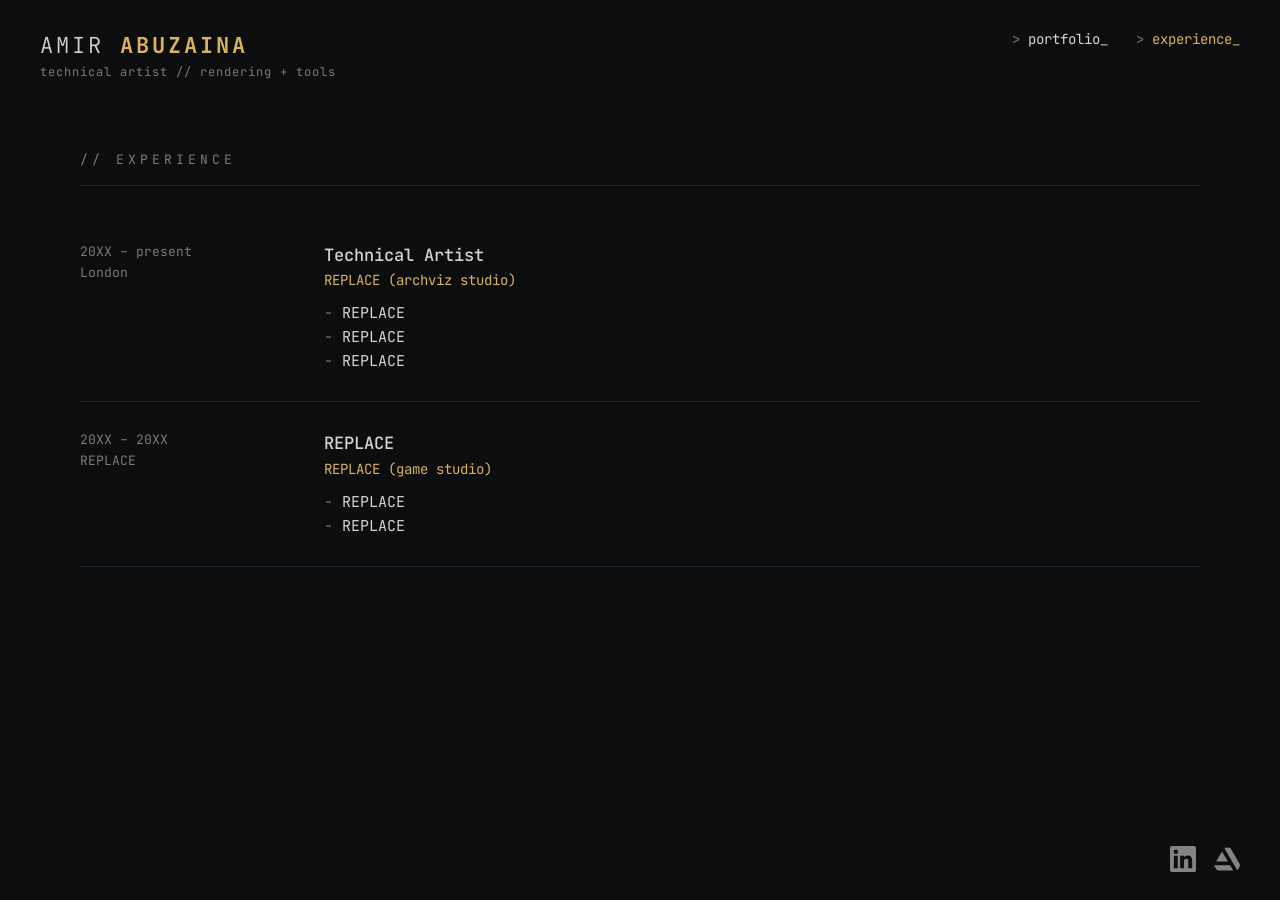
==== experience.html @ ab66c31b "Portfolio Skeleton" ====
<!doctype html>
<html lang="en">
<head>
  <meta charset="utf-8">
  <meta name="viewport" content="width=device-width, initial-scale=1">
  <title>Experience | Amir Abuzaina</title>
  <link href="https://fonts.googleapis.com/css2?family=JetBrains+Mono:wght@300;400;500;700&display=swap" rel="stylesheet">
  <link rel="stylesheet" href="assets/style.css">
</head>
<body>
  <main class="page">
    <div class="section-title">// EXPERIENCE</div>
    <div id="jobs"></div>
  </main>

  <script src="assets/data.js"></script>
  <script src="assets/common.js"></script>
  <script>
    document.getElementById("jobs").innerHTML = EXPERIENCE.map(j => `
      <div class="job">
        <div class="when">${j.period}<br>${j.location}</div>
        <div>
          <h3>${j.role}</h3>
          <div class="co">${j.company}</div>
          <ul>${j.points.map(x => `<li>${x}</li>`).join("")}</ul>
        </div>
      </div>`).join("");
  </script>
</body>
</html>
---- assets/style.css ----
:root {
  --bg: #0c0d0f;
  --panel: #111316;
  --line: #22252a;
  --text: #d6d3cc;
  --dim: #7b7a75;
  --accent: #d9b25f;
  --mono: "JetBrains Mono", ui-monospace, Menlo, Consolas, monospace;
}
* { box-sizing: border-box; margin: 0; padding: 0; }
html, body { background: var(--bg); color: var(--text); font-family: var(--mono); font-size: 15px; line-height: 1.6; }
a { color: inherit; text-decoration: none; }
a:hover { color: var(--accent); }

/* ---------- top bar ---------- */
.top { position: fixed; inset: 0 0 auto 0; z-index: 20; display: flex; justify-content: space-between; align-items: flex-start;
  padding: 28px 40px; pointer-events: none; }
.top > * { pointer-events: auto; }
.brand .name { font-size: 22px; letter-spacing: 3px; font-weight: 300; }
.brand .name b { font-weight: 700; color: var(--accent); }
.brand .tag { color: var(--dim); font-size: 12px; letter-spacing: 1px; }
.nav { display: flex; gap: 28px; font-size: 14px; }
.nav a::before { content: "> "; color: var(--dim); }
.nav a.active { color: var(--accent); }

.social { position: fixed; right: 40px; bottom: 28px; z-index: 20; display: flex; gap: 18px; }
.social a { width: 26px; height: 26px; opacity: .6; transition: opacity .2s; }
.social a:hover { opacity: 1; color: var(--accent); }
.social svg { width: 100%; height: 100%; fill: currentColor; }

/* ---------- landing ---------- */
#field { position: fixed; inset: 0; width: 100vw; height: 100vh; display: block; }
.landing-note { position: fixed; left: 40px; bottom: 28px; color: var(--dim); font-size: 11px; letter-spacing: 2px; z-index: 20; }

/* ---------- inner pages ---------- */
.page { max-width: 1200px; margin: 0 auto; padding: 150px 40px 120px; }
.section-title { color: var(--dim); letter-spacing: 4px; font-size: 13px; padding-bottom: 14px; border-bottom: 1px solid var(--line); margin-bottom: 28px; }
.filters { display: flex; flex-wrap: wrap; gap: 10px; margin-bottom: 40px; }
.filters button { background: none; border: 1px solid var(--line); color: var(--dim); font: inherit; font-size: 13px; padding: 6px 16px; cursor: pointer; }
.filters button.on { border-color: var(--accent); color: var(--accent); }

/* big 16:9 cards, one per row */
.grid { display: grid; gap: 64px; }
.card { display: block; }
.frame { position: relative; aspect-ratio: 16 / 9; background: var(--panel); border: 1px solid var(--line); overflow: hidden; }
.frame video, .frame img { width: 100%; height: 100%; object-fit: cover; display: block; transition: transform .6s; }
.card:hover .frame video, .card:hover .frame img { transform: scale(1.02); }
.ph { position: absolute; inset: 0; display: grid; place-items: center; color: var(--dim); font-size: 12px; letter-spacing: 2px;
  background: repeating-linear-gradient(45deg, transparent 0 14px, rgba(255,255,255,.015) 14px 28px); }
.card-meta { display: flex; justify-content: space-between; gap: 20px; margin-top: 16px; align-items: baseline; flex-wrap: wrap; }
.card-meta h3 { font-size: 18px; font-weight: 500; }
.card:hover h3 { color: var(--accent); }
.card-meta p { color: var(--dim); font-size: 14px; flex-basis: 100%; }
.tags { display: flex; flex-wrap: wrap; gap: 8px; }
.tags span { font-size: 11px; letter-spacing: 1px; color: var(--accent); border: 1px solid rgba(217,178,95,.3); padding: 2px 8px; }

/* project page */
.back { color: var(--dim); font-size: 13px; display: inline-block; margin-bottom: 24px; }
.proj-head { margin: 28px 0 36px; }
.proj-head h1 { font-size: 30px; font-weight: 500; letter-spacing: 1px; }
.proj-head p { color: var(--dim); margin: 6px 0 14px; }
.highlights { list-style: none; border-left: 2px solid var(--accent); padding-left: 20px; margin-bottom: 56px; }
.highlights li { margin: 6px 0; }
.highlights li::before { content: "// "; color: var(--dim); }
.breakdown h2 { font-size: 13px; letter-spacing: 3px; color: var(--accent); margin: 40px 0 10px; text-transform: uppercase; }
.breakdown p { max-width: 760px; }
.breakdown pre { background: var(--panel); border: 1px solid var(--line); padding: 18px; overflow-x: auto; font-size: 13px; margin: 14px 0; }
.proj-links { margin-top: 48px; display: flex; gap: 20px; }
.proj-links a { border-bottom: 1px solid var(--accent); }

/* experience */
.job { display: grid; grid-template-columns: 220px 1fr; gap: 24px; padding: 28px 0; border-bottom: 1px solid var(--line); }
.job .when { color: var(--dim); font-size: 13px; }
.job h3 { font-weight: 500; font-size: 17px; }
.job .co { color: var(--accent); font-size: 14px; }
.job ul { list-style: none; margin-top: 10px; }
.job li::before { content: "- "; color: var(--dim); }

@media (max-width: 720px) {
  .top { flex-direction: column; gap: 14px; padding: 20px 16px; position: absolute; }
  .page { padding: 150px 16px 100px; }
  .job { grid-template-columns: 1fr; gap: 6px; }
  .social { right: 16px; bottom: 16px; }
  .landing-note { left: 16px; bottom: 16px; }
}
body:not(.home) .top { background: linear-gradient(var(--bg) 70%, transparent); padding-bottom: 40px; }
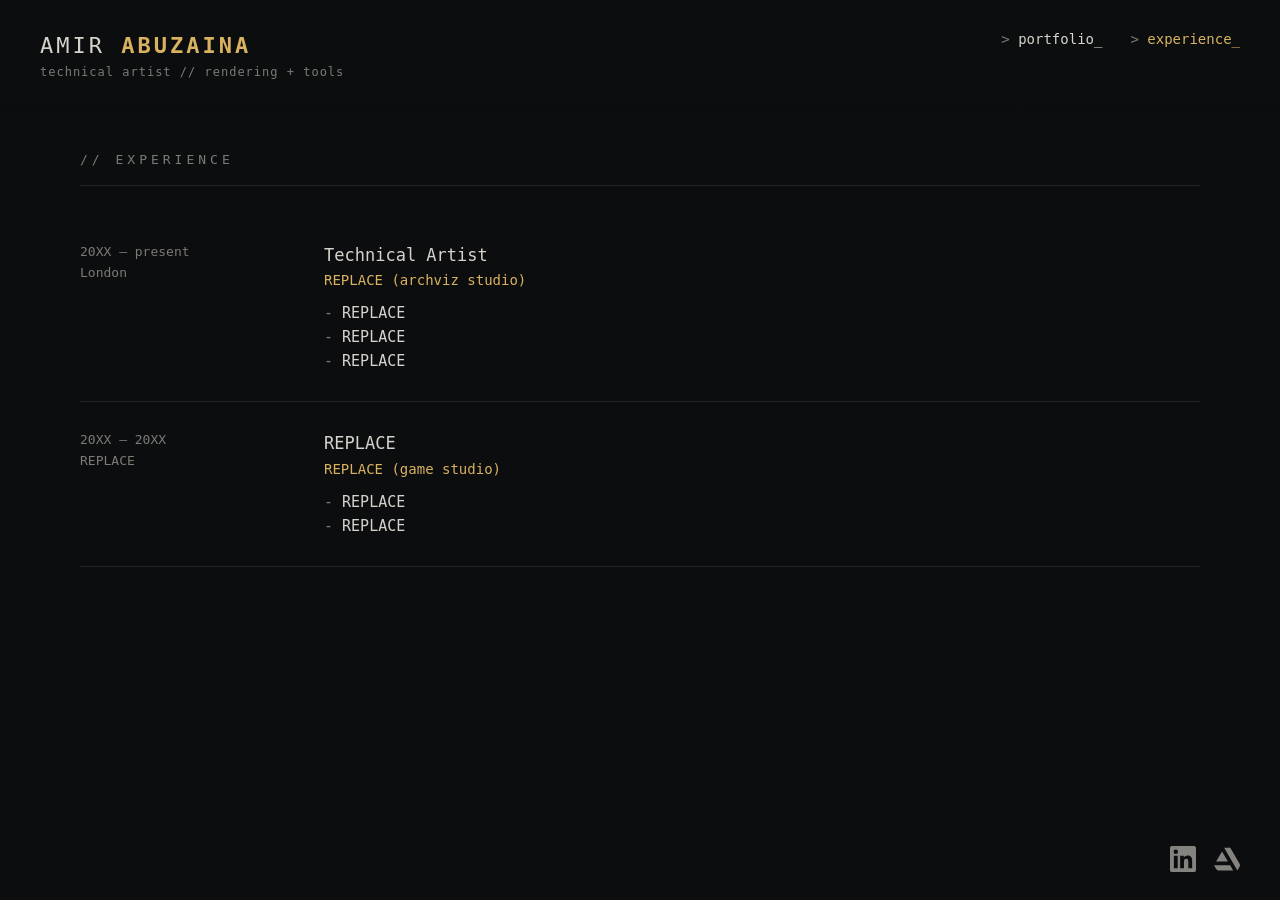
==== commit 9924a05f: "Update" ====
--- a/experience.html
+++ b/experience.html
@@ -4,7 +4,7 @@
   <meta charset="utf-8">
   <meta name="viewport" content="width=device-width, initial-scale=1">
   <title>Experience | Amir Abuzaina</title>
-  <link href="https://fonts.googleapis.com/css2?family=JetBrains+Mono:wght@300;400;500;700&display=swap" rel="stylesheet">
+  <link href="https://fonts.googleapis.com/css2?family=Space+Grotesk:wght@300;400;500;700&family=IBM+Plex+Mono:wght@400;500&display=swap" rel="stylesheet">
   <link rel="stylesheet" href="assets/style.css">
 </head>
 <body>
--- a/assets/style.css
+++ b/assets/style.css
@@ -84,3 +84,4 @@
   .landing-note { left: 16px; bottom: 16px; }
 }
 body:not(.home) .top { background: linear-gradient(var(--bg) 70%, transparent); padding-bottom: 40px; }
+.frame video.contain, .frame img.contain { object-fit: contain; background: #000; }
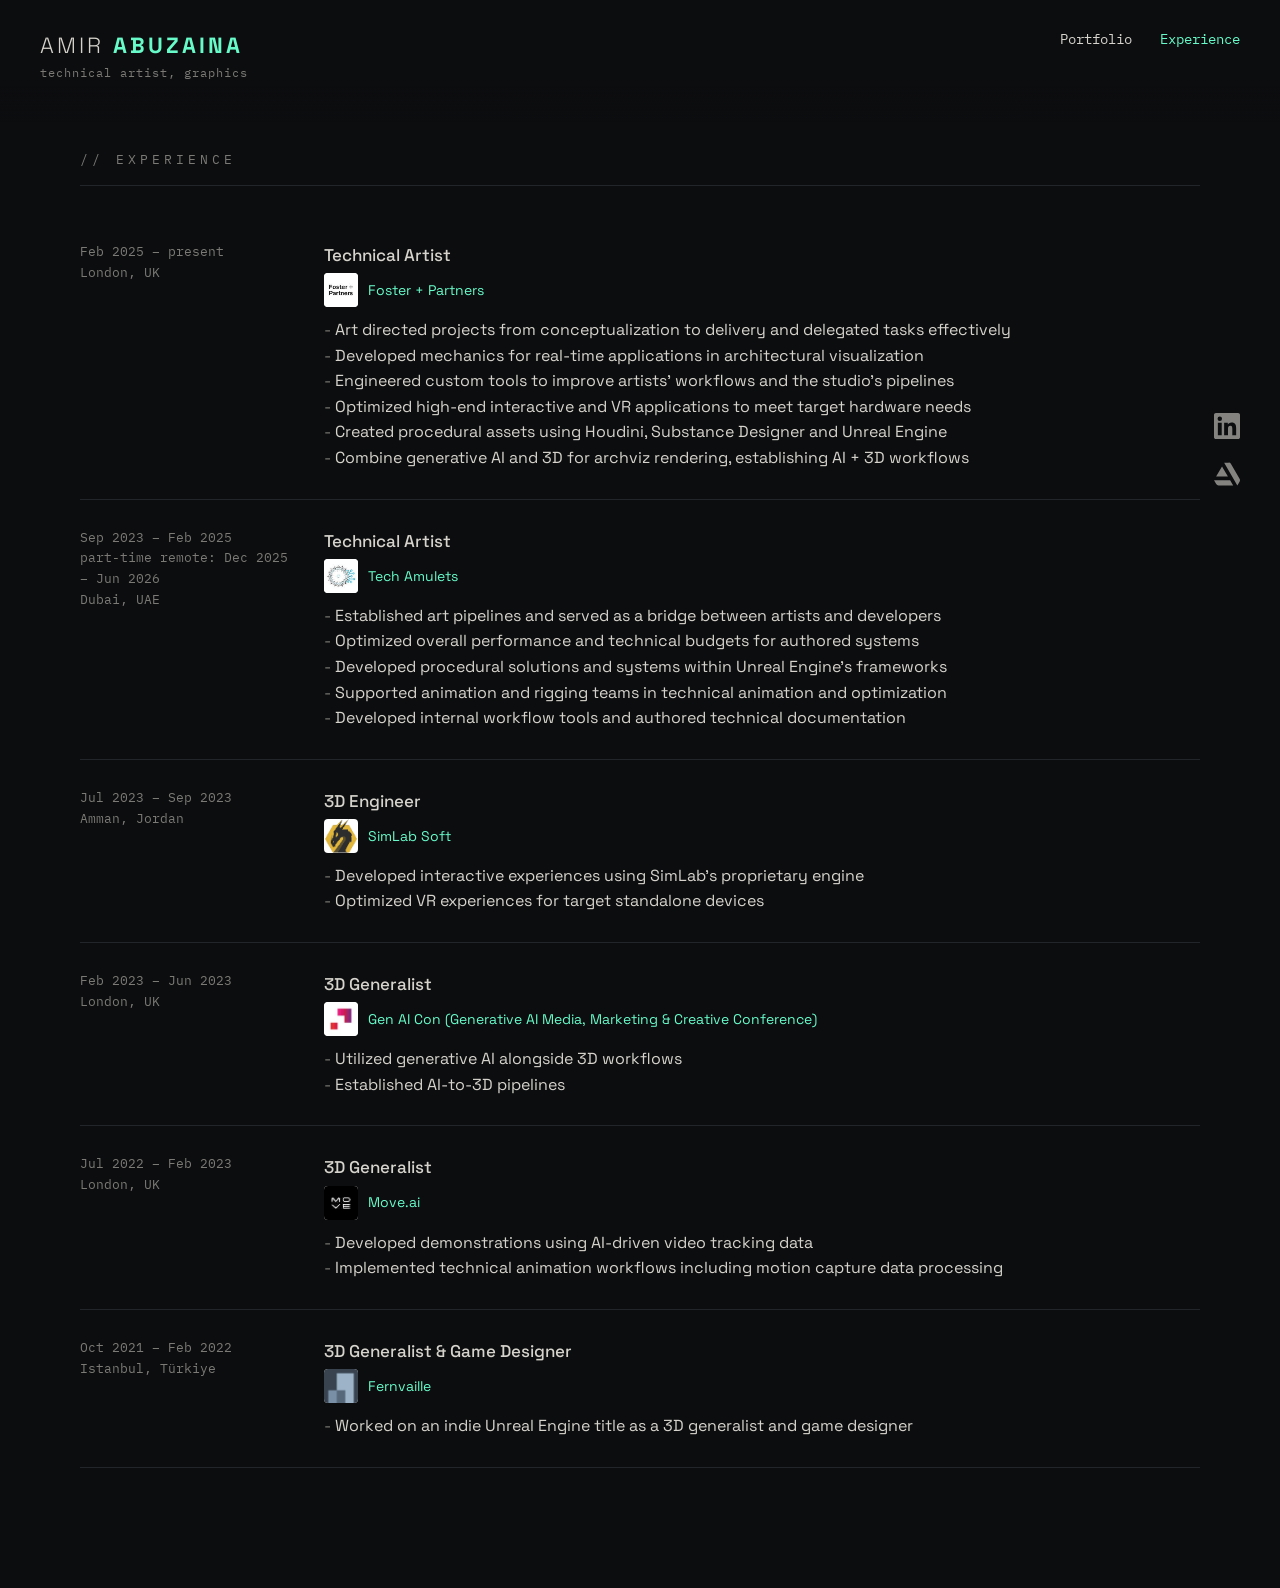
==== commit 48a3881f: "Changes" ====
--- a/experience.html
+++ b/experience.html
@@ -21,7 +21,7 @@
         <div class="when">${j.period}<br>${j.location}</div>
         <div>
           <h3>${j.role}</h3>
-          <div class="co">${j.company}</div>
+          <div class="co">${j.logo ? `<img class="co-logo" src="${j.logo}" alt="">` : ""}${j.company}</div>
           <ul>${j.points.map(x => `<li>${x}</li>`).join("")}</ul>
         </div>
       </div>`).join("");
--- a/assets/style.css
+++ b/assets/style.css
@@ -4,11 +4,12 @@
   --line: #22252a;
   --text: #d6d3cc;
   --dim: #7b7a75;
-  --accent: #d9b25f;
-  --mono: "JetBrains Mono", ui-monospace, Menlo, Consolas, monospace;
+  --accent: #67fbc9;
+  --mono: "IBM Plex Mono", ui-monospace, Menlo, Consolas, monospace;
+  --sans: "Space Grotesk", system-ui, sans-serif;
 }
 * { box-sizing: border-box; margin: 0; padding: 0; }
-html, body { background: var(--bg); color: var(--text); font-family: var(--mono); font-size: 15px; line-height: 1.6; }
+html, body { background: var(--bg); color: var(--text); font-family: var(--sans); font-size: 16px; line-height: 1.6; }
 a { color: inherit; text-decoration: none; }
 a:hover { color: var(--accent); }
 
@@ -20,10 +21,9 @@
 .brand .name b { font-weight: 700; color: var(--accent); }
 .brand .tag { color: var(--dim); font-size: 12px; letter-spacing: 1px; }
 .nav { display: flex; gap: 28px; font-size: 14px; }
-.nav a::before { content: "> "; color: var(--dim); }
 .nav a.active { color: var(--accent); }
 
-.social { position: fixed; right: 40px; bottom: 28px; z-index: 20; display: flex; gap: 18px; }
+.social { position: fixed; right: 40px; top: 50%; transform: translateY(-50%); z-index: 20; display: flex; flex-direction: column; gap: 22px; }
 .social a { width: 26px; height: 26px; opacity: .6; transition: opacity .2s; }
 .social a:hover { opacity: 1; color: var(--accent); }
 .social svg { width: 100%; height: 100%; fill: currentColor; }
@@ -52,7 +52,7 @@
 .card:hover h3 { color: var(--accent); }
 .card-meta p { color: var(--dim); font-size: 14px; flex-basis: 100%; }
 .tags { display: flex; flex-wrap: wrap; gap: 8px; }
-.tags span { font-size: 11px; letter-spacing: 1px; color: var(--accent); border: 1px solid rgba(217,178,95,.3); padding: 2px 8px; }
+.tags span { font-size: 11px; letter-spacing: 1px; color: var(--accent); border: 1px solid rgba(103,251,201,.3); padding: 2px 8px; }
 
 /* project page */
 .back { color: var(--dim); font-size: 13px; display: inline-block; margin-bottom: 24px; }
@@ -80,8 +80,123 @@
   .top { flex-direction: column; gap: 14px; padding: 20px 16px; position: absolute; }
   .page { padding: 150px 16px 100px; }
   .job { grid-template-columns: 1fr; gap: 6px; }
-  .social { right: 16px; bottom: 16px; }
+  .social { right: 16px; top: auto; bottom: 16px; transform: none; flex-direction: row; }
   .landing-note { left: 16px; bottom: 16px; }
 }
 body:not(.home) .top { background: linear-gradient(var(--bg) 70%, transparent); padding-bottom: 40px; }
 .frame video.contain, .frame img.contain { object-fit: contain; background: #000; }
+
+/* mono only for small technical labels */
+.brand .tag, .nav, .section-title, .filters button, .tags span, .back, .job .when, .landing-note, .ph, pre, code, .breakdown h2 { font-family: var(--mono); }
+
+/* vertical (9:16) pieces */
+.card.vertical { display: grid; grid-template-columns: minmax(0, 420px) 1fr; gap: 40px; align-items: end; }
+.card.vertical .frame, .frame.vertical { aspect-ratio: 9 / 16; }
+.frame.vertical { max-width: 480px; margin: 0 auto; }
+.card.vertical .card-meta { margin-top: 0; }
+.software { color: var(--dim); font-family: var(--mono); font-size: 12px; margin-top: 10px; }
+
+/* ---------- landing: three panels ---------- */
+.home #field { opacity: .55; }
+.stage { position: fixed; inset: 0; display: grid; place-items: center; z-index: 10; pointer-events: none; }
+.panels { display: flex; align-items: center; pointer-events: auto; }
+.panel { position: relative; width: clamp(200px, 20vw, 300px); aspect-ratio: 3 / 4; display: block;
+  transition: transform .45s cubic-bezier(.2,.8,.2,1); }
+.panel .frame { aspect-ratio: auto; height: 100%; }
+.panel .frame video { filter: saturate(.85) brightness(.85); transition: filter .45s; }
+.panel:hover { transform: scale(1.07); z-index: 2; }
+.panel:hover .frame { border-color: var(--accent); }
+.panel:hover .frame video { filter: none; }
+.panel .num { position: absolute; top: 12px; left: 14px; font-family: var(--mono); font-size: 11px; color: var(--dim); letter-spacing: 2px; z-index: 1; }
+.panel .cap { position: absolute; left: 0; right: 0; top: calc(100% + 14px); }
+.panel .cap h2 { font-size: 16px; font-weight: 500; letter-spacing: .5px; }
+.panel:hover .cap h2 { color: var(--accent); }
+.panel .cap .mini { font-family: var(--mono); font-size: 11px; color: var(--dim); margin-top: 2px; }
+/* the bridge: a line between panels that stretches when a neighbour is hovered */
+.bridge { width: 28px; height: 1px; background: var(--line); position: relative; transition: width .45s cubic-bezier(.2,.8,.2,1), background .45s; }
+.bridge::before, .bridge::after { content: ""; position: absolute; top: -2px; width: 5px; height: 5px; border-radius: 50%; background: var(--dim); }
+.bridge::before { left: -2px; } .bridge::after { right: -2px; }
+.panels:has(.panel:nth-child(1):hover) .bridge:nth-child(2),
+.panels:has(.panel:nth-child(3):hover) .bridge:nth-child(2),
+.panels:has(.panel:nth-child(3):hover) .bridge:nth-child(4),
+.panels:has(.panel:nth-child(5):hover) .bridge:nth-child(4) { width: 72px; background: var(--accent); }
+
+.toolstrip { position: fixed; left: 0; right: 0; bottom: 28px; z-index: 20; display: flex; justify-content: center; flex-wrap: wrap;
+  gap: 8px 28px; font-family: var(--mono); font-size: 12px; color: var(--dim); letter-spacing: 1px; padding: 0 120px; }
+.toolstrip span:hover { color: var(--text); }
+
+@media (max-width: 900px) {
+  .stage { position: static; padding: 150px 16px 160px; }
+  .panels { flex-direction: column; }
+  .panel { width: min(320px, 80vw); margin-bottom: 70px; }
+  .bridge { width: 1px; height: 28px; margin-bottom: 0; display: none; }
+  .toolstrip { position: static; padding: 0 16px 90px; }
+}
+
+.filters button { text-transform: capitalize; }
+.toolstrip { align-items: center; gap: 10px 36px; }
+.toolstrip .tool { display: flex; align-items: center; gap: 8px; opacity: .55; transition: opacity .2s; }
+.toolstrip .tool:hover { opacity: 1; }
+.toolstrip img { height: 22px; width: auto; filter: invert(1); }
+
+/* per-category filter colour (set from SITE.panels[].color) */
+.filters button:hover, .filters button.on { border-color: var(--c, var(--accent)); color: var(--c, var(--accent)); }
+.gallery { display: grid; gap: 24px; margin: 40px 0; }
+
+.tags span { color: var(--text); border-color: var(--line); }
+.gallery .frame { aspect-ratio: auto; }
+.gallery .frame img { height: auto; }
+
+/* landing: panel hover uses its category colour */
+.stage-inner { display: flex; flex-direction: column; align-items: center; gap: 70px; pointer-events: auto; }
+.panel:hover .frame { border-color: var(--c); }
+.panel:hover .cap h2 { color: var(--c); }
+.panel .frame img { width: 100%; height: 100%; object-fit: cover; }
+.panels:has(.panel:hover) .bridge { background: var(--line); }
+.panels:has(.panel:nth-child(1):hover) .bridge:nth-child(2),
+.panels:has(.panel:nth-child(3):hover) .bridge:nth-child(2),
+.panels:has(.panel:nth-child(3):hover) .bridge:nth-child(4),
+.panels:has(.panel:nth-child(5):hover) .bridge:nth-child(4) { background: var(--c); }
+.panels:has(.panel:hover) .panel:not(:hover) { opacity: .45; }
+.panel { transition: transform .45s cubic-bezier(.2,.8,.2,1), opacity .45s; }
+
+/* hover tray */
+.tray { width: min(1000px, 80vw); height: 130px; overflow: hidden; opacity: 0; transform: translateY(10px);
+  transition: opacity .35s, transform .35s; pointer-events: none;
+  mask-image: linear-gradient(90deg, transparent, #000 6%, #000 94%, transparent); }
+.tray.open { opacity: 1; transform: none; pointer-events: auto; }
+.tray-track { display: flex; gap: 14px; width: max-content; margin: 0 auto; }
+.tray-track.scroll { animation: marquee var(--dur, 30s) linear infinite; margin: 0; }
+.tray:hover .tray-track { animation-play-state: paused; }
+@keyframes marquee { to { transform: translateX(-50%); } }
+.thumb { width: 180px; flex: none; }
+.thumb .frame { aspect-ratio: 16 / 9; }
+.thumb:hover .frame { border-color: var(--c); }
+.thumb span { display: block; margin-top: 6px; font-family: var(--mono); font-size: 10px; color: var(--dim);
+  white-space: nowrap; overflow: hidden; text-overflow: ellipsis; }
+.thumb:hover span { color: var(--c); }
+@media (max-width: 900px) { .tray { display: none; } .stage-inner { gap: 0; } }
+.stage-inner { gap: 96px; }
+.panel { width: clamp(180px, min(20vw, 36vh), 300px); }
+
+/* vertical tray (overrides horizontal version) */
+.stage-inner { position: relative; transition: transform .45s cubic-bezier(.2,.8,.2,1); }
+.tray { position: absolute; width: 330px; transform: translate(-50%, 10px); height: 240px;
+  mask-image: linear-gradient(180deg, transparent, #000 10%, #000 90%, transparent); }
+.tray.open { transform: translate(-50%, 0); }
+.tray-track { display: grid; grid-template-columns: 1fr 1fr; gap: 12px; width: auto; margin: 0; }
+.tray-track.scroll { animation: marquee-up var(--dur, 30s) linear infinite; }
+@keyframes marquee-up { to { transform: translateY(-50%); } }
+.thumb { width: auto; }
+.stage-inner { gap: 0; }
+
+/* phones: tap-to-expand thumbnails under each card */
+.m-thumbs { display: none; }
+@media (max-width: 900px), (hover: none) {
+  .m-thumbs { display: grid; grid-template-columns: 1fr 1fr; gap: 12px; width: min(320px, 80vw); margin: 30px 0 70px; }
+  .m-thumbs:empty { display: none; }
+  .panel.expanded .frame { border-color: var(--c); }
+  .panel.expanded .cap h2 { color: var(--c); }
+}
+.job .co { display: flex; align-items: center; gap: 10px; margin-top: 4px; }
+.co-logo { width: 34px; height: 34px; object-fit: contain; border-radius: 4px; background: #fff; }
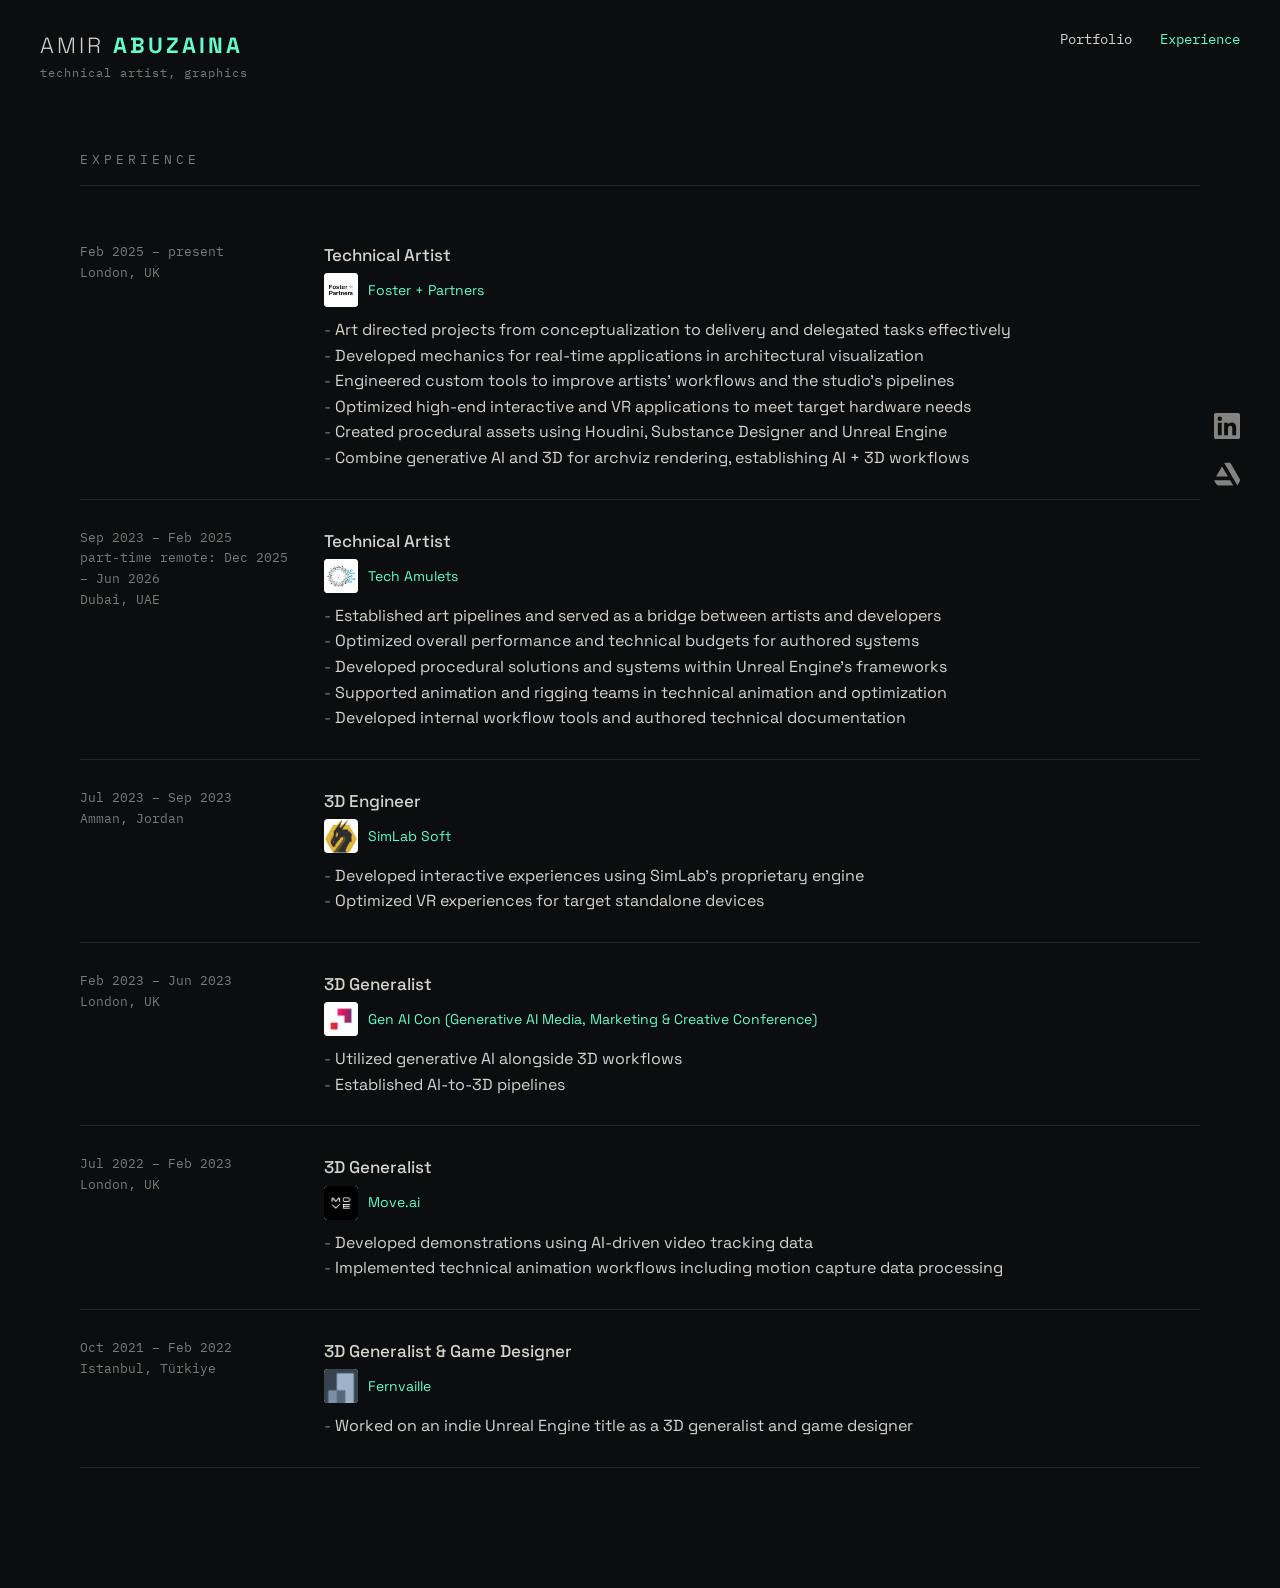
==== commit e27920a4: "Updates" ====
--- a/experience.html
+++ b/experience.html
@@ -9,7 +9,7 @@
 </head>
 <body>
   <main class="page">
-    <div class="section-title">// EXPERIENCE</div>
+    <div class="section-title">EXPERIENCE</div>
     <div id="jobs"></div>
   </main>
 
--- a/assets/style.css
+++ b/assets/style.css
@@ -200,3 +200,8 @@
 }
 .job .co { display: flex; align-items: center; gap: 10px; margin-top: 4px; }
 .co-logo { width: 34px; height: 34px; object-fit: contain; border-radius: 4px; background: #fff; }
+
+/* fix: videos' intrinsic width was blowing out the grid columns */
+.tray-track { grid-template-columns: repeat(2, minmax(0, 1fr)); }
+.thumb { min-width: 0; }
+.thumb .frame { overflow: hidden; }
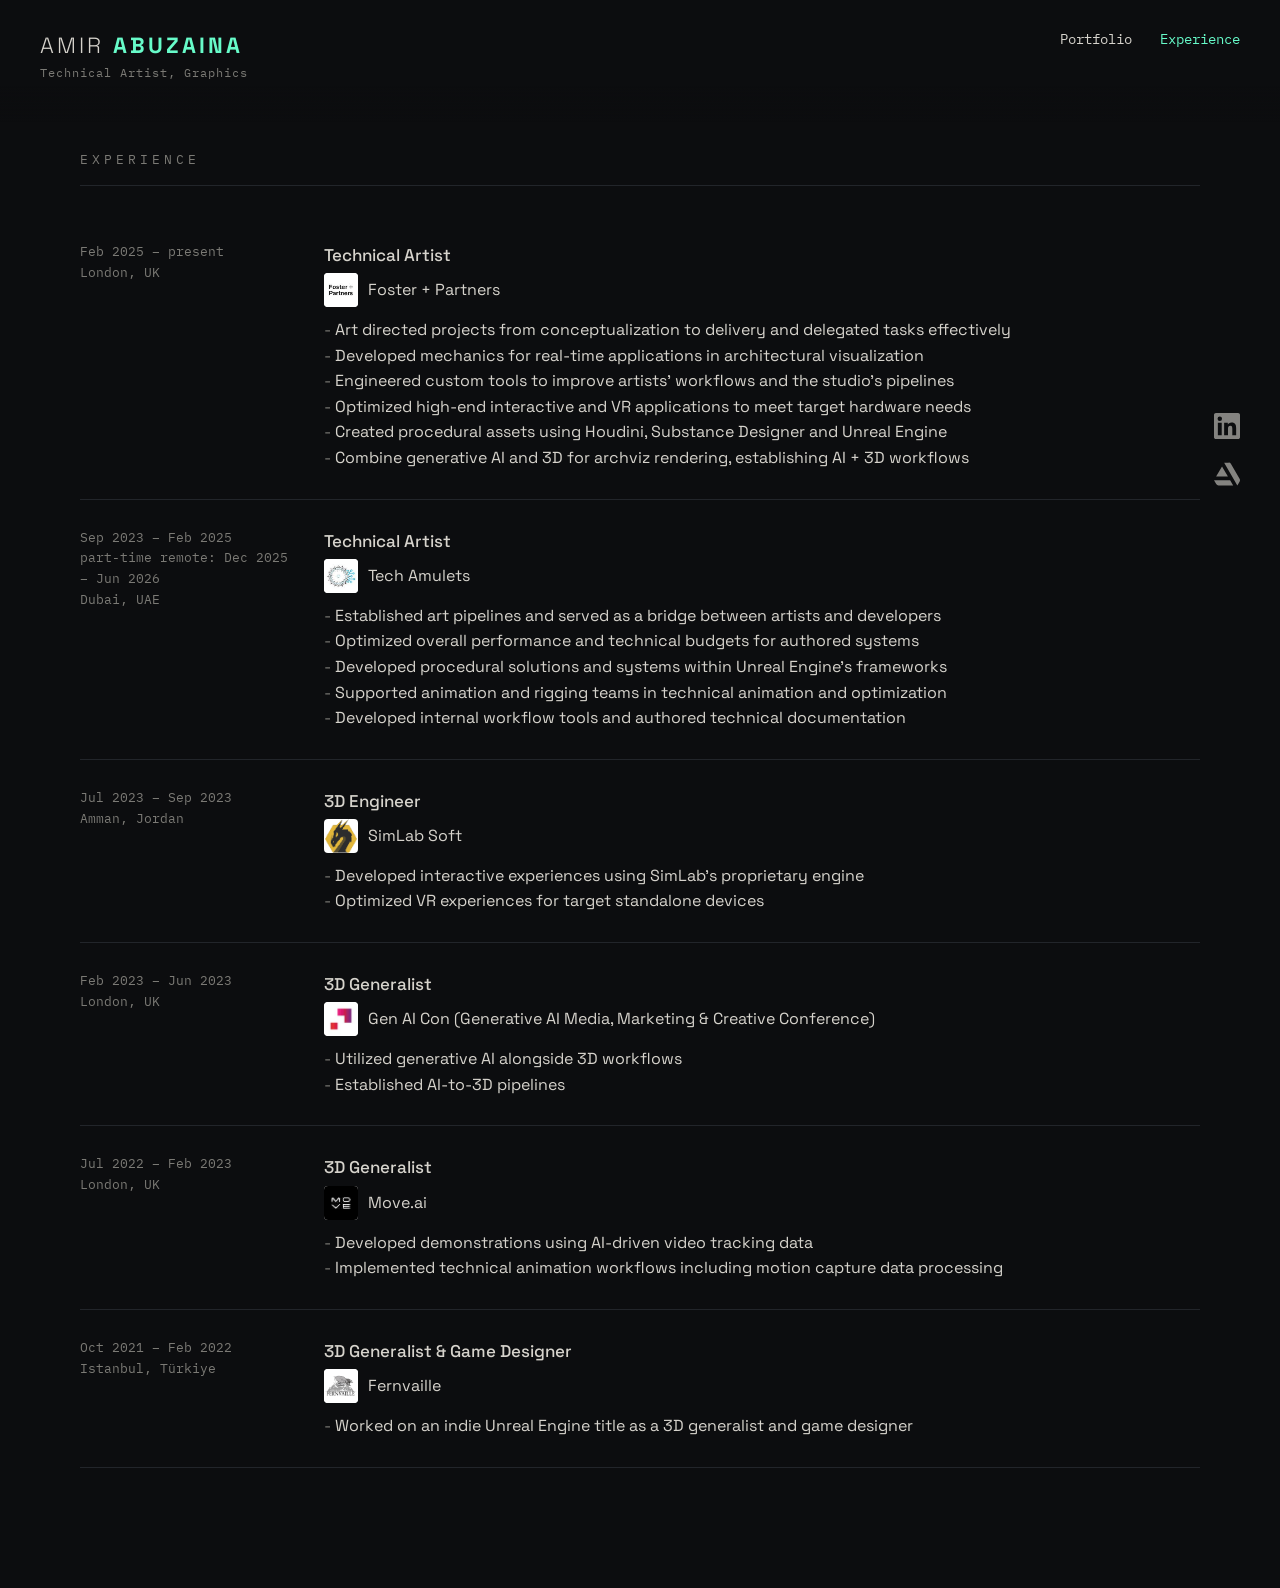
==== commit ef2351c7: "Fav Icon" ====
--- a/experience.html
+++ b/experience.html
@@ -5,6 +5,9 @@
   <meta name="viewport" content="width=device-width, initial-scale=1">
   <title>Experience | Amir Abuzaina</title>
   <link href="https://fonts.googleapis.com/css2?family=Space+Grotesk:wght@300;400;500;700&family=IBM+Plex+Mono:wght@400;500&display=swap" rel="stylesheet">
+  <link rel="icon" href="assets/favicon.svg" type="image/svg+xml">
+  <link rel="icon" href="assets/favicon-32.png" sizes="32x32" type="image/png">
+  <link rel="apple-touch-icon" href="assets/apple-touch-icon.png">
   <link rel="stylesheet" href="assets/style.css">
 </head>
 <body>
--- a/assets/style.css
+++ b/assets/style.css
@@ -61,7 +61,7 @@
 .proj-head p { color: var(--dim); margin: 6px 0 14px; }
 .highlights { list-style: none; border-left: 2px solid var(--accent); padding-left: 20px; margin-bottom: 56px; }
 .highlights li { margin: 6px 0; }
-.highlights li::before { content: "// "; color: var(--dim); }
+.highlights li::before { content: "– "; color: var(--dim); }
 .breakdown h2 { font-size: 13px; letter-spacing: 3px; color: var(--accent); margin: 40px 0 10px; text-transform: uppercase; }
 .breakdown p { max-width: 760px; }
 .breakdown pre { background: var(--panel); border: 1px solid var(--line); padding: 18px; overflow-x: auto; font-size: 13px; margin: 14px 0; }
@@ -205,3 +205,68 @@
 .tray-track { grid-template-columns: repeat(2, minmax(0, 1fr)); }
 .thumb { min-width: 0; }
 .thumb .frame { overflow: hidden; }
+
+/* header fades while a card is lifted so the card can use the top of the screen */
+.top { transition: opacity .35s; }
+body.lifted .top { opacity: 0; pointer-events: none; }
+
+/* brand colours on hover */
+.social a.s-linkedin:hover { color: #0A66C2; opacity: 1; }
+.social a.s-artstation:hover { color: #13AFF0; opacity: 1; }
+/* company name: white, a bit bigger */
+.job .co { color: var(--text); font-size: 16px; }
+
+/* smoother hover in/out */
+:root { --ease: cubic-bezier(.22, 1, .36, 1); }
+.stage-inner { transition: transform .8s var(--ease); }
+.panel { transition: transform .6s var(--ease), opacity .6s var(--ease); }
+.panel .frame { transition: border-color .5s var(--ease); }
+.panel .frame video { transition: filter .6s var(--ease); }
+.panel .cap h2 { transition: color .4s var(--ease); }
+.bridge { transition: width .6s var(--ease), background .6s var(--ease); }
+.tray { transition: opacity .5s var(--ease), transform .6s var(--ease), left .5s var(--ease), top .5s var(--ease); }
+.top { transition: opacity .6s var(--ease); }
+
+/* ---------- phones ---------- */
+@media (max-width: 900px) {
+  .top { position: absolute; padding: 22px 16px; }
+  .social { position: absolute; top: 26px; right: 16px; bottom: auto; transform: none; flex-direction: row; gap: 18px; }
+  .social a { width: 22px; height: 22px; }
+  .page { padding: 140px 16px 80px; }
+
+  /* landing: stacked cards, caption under each card instead of floating over the next one */
+  .stage { position: static; display: block; padding: 150px 16px 20px; }
+  .stage-inner { gap: 0; transform: none !important; }
+  .panels { flex-direction: column; align-items: center; }
+  .panel { width: min(380px, 100%); aspect-ratio: auto; margin-bottom: 44px; }
+  .panel .frame { height: auto; aspect-ratio: 4 / 5; }
+  .panel .cap { position: static; margin-top: 12px; }
+  .panel .cap h2 { font-size: 18px; }
+  .panel .cap .mini { font-size: 12px; }
+  .panel:hover { transform: none; }
+  .panels:has(.panel:hover) .panel:not(:hover) { opacity: 1; }
+  .panel .frame video { filter: none; }
+  .m-thumbs { width: min(380px, 100%); margin: -24px 0 44px; }
+  .toolstrip { position: static; padding: 10px 16px 60px; gap: 16px 24px; }
+  body.lifted .top { opacity: 1; pointer-events: auto; }
+
+  /* portfolio + project pages */
+  .card.vertical { display: block; }
+  .card.vertical .frame, .frame.vertical { width: min(100%, calc(72vh * 9 / 16)); max-width: none; margin: 0 auto; }
+  .card.vertical .card-meta { margin-top: 16px; }
+  .grid { gap: 48px; }
+  .proj-head h1 { font-size: 24px; line-height: 1.3; }
+  .gallery { gap: 12px; margin: 28px 0; }
+  .job .when { font-size: 12px; }
+}
+
+/* ---------- startup: mip resolve ---------- */
+.panel .frame canvas.mip { position: absolute; inset: 0; width: 100%; height: 100%; z-index: 2; pointer-events: none;
+  filter: saturate(.85) brightness(.85); transition: opacity .35s var(--ease); }
+.panel:hover .frame canvas.mip { filter: none; }
+.panel .frame canvas.mip.done { opacity: 0; }
+.panel .cap { transition: opacity .4s var(--ease); }
+body.intro .panel:not(.resolved) .cap { opacity: 0; }
+.home #field { animation: field-in .6s var(--ease) both; }
+@keyframes field-in { from { opacity: 0; } }
+@media (max-width: 900px) { .panel .frame canvas.mip { filter: none; } }
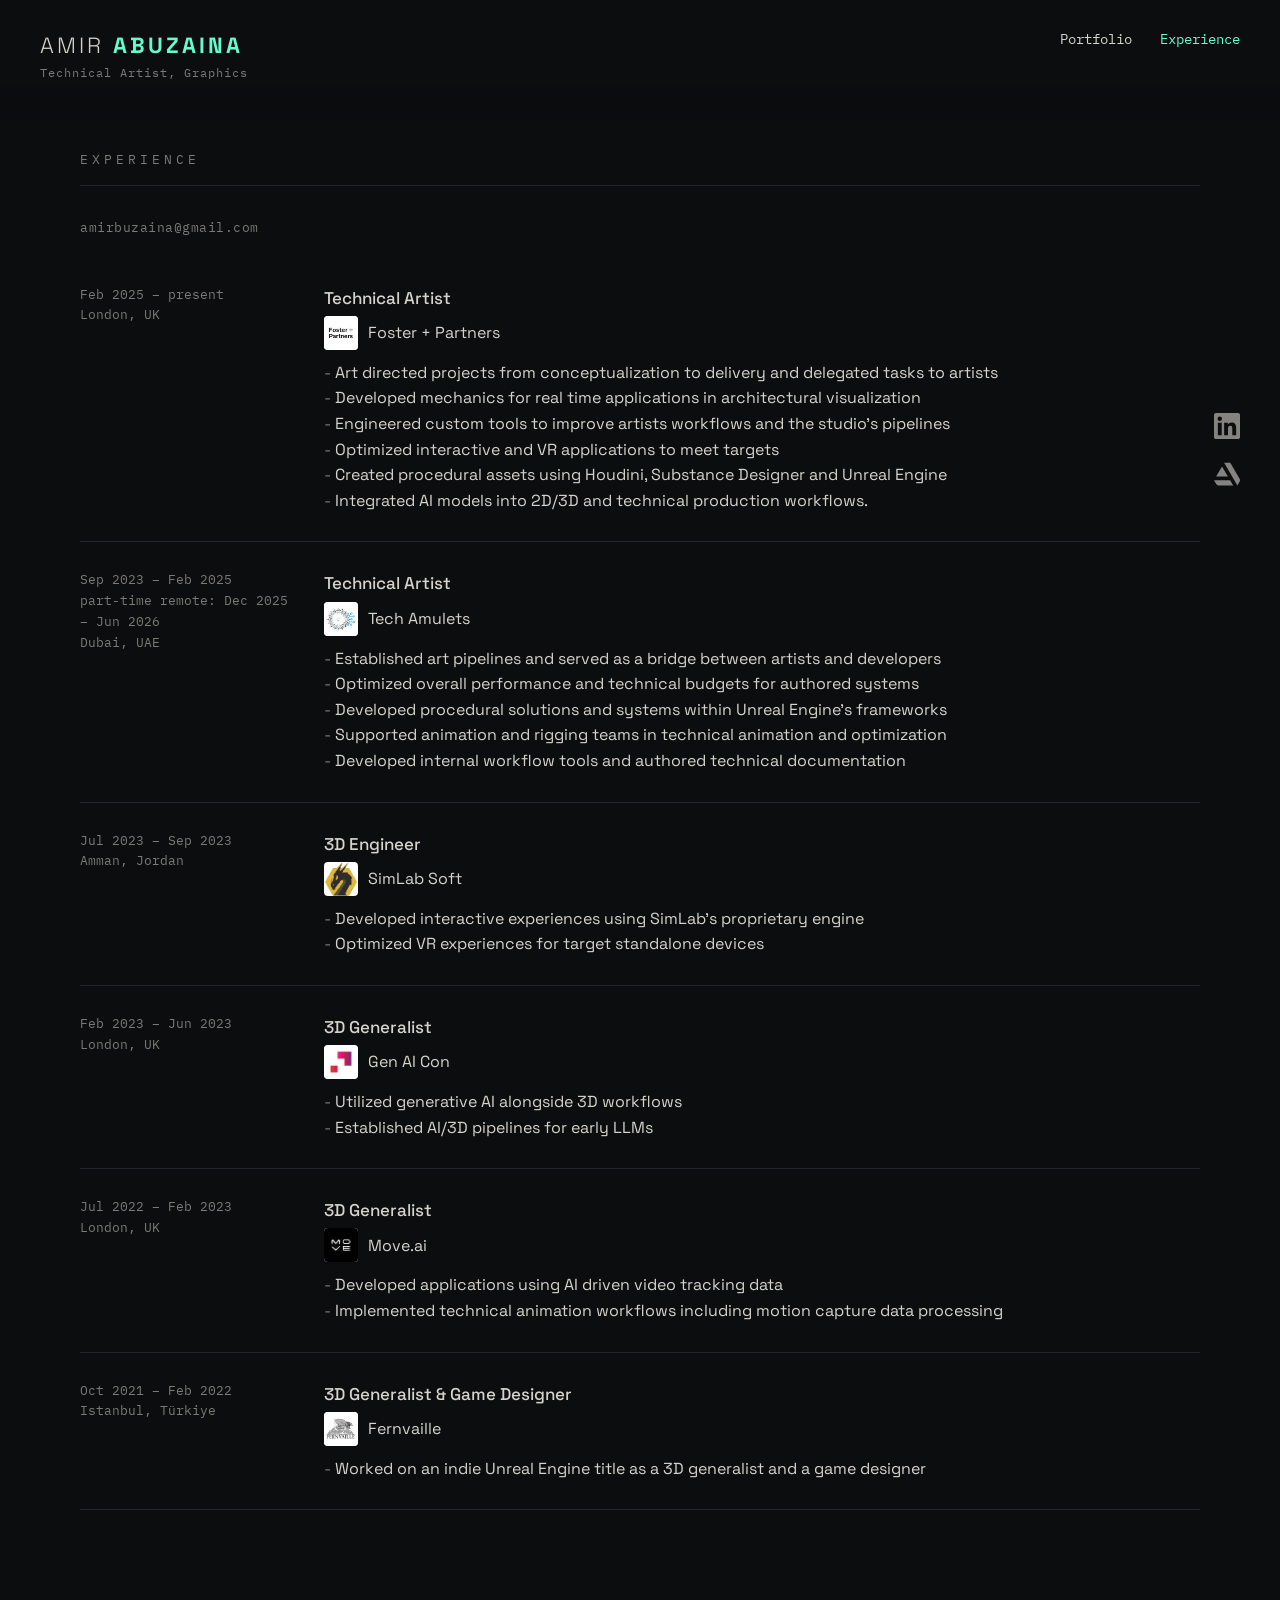
==== commit a1be522b: "Updates" ====
--- a/experience.html
+++ b/experience.html
@@ -13,6 +13,7 @@
 <body>
   <main class="page">
     <div class="section-title">EXPERIENCE</div>
+    <a class="contact" href="mailto:amirbuzaina@gmail.com">amirbuzaina@gmail.com</a>
     <div id="jobs"></div>
   </main>
 
--- a/assets/style.css
+++ b/assets/style.css
@@ -270,3 +270,7 @@
 .home #field { animation: field-in .6s var(--ease) both; }
 @keyframes field-in { from { opacity: 0; } }
 @media (max-width: 900px) { .panel .frame canvas.mip { filter: none; } }
+
+/* experience page: contact email */
+.contact { display: inline-block; font-family: var(--mono); font-size: 13px; color: var(--dim); letter-spacing: .5px; margin: -6px 0 18px; }
+.contact:hover { color: var(--accent); }
